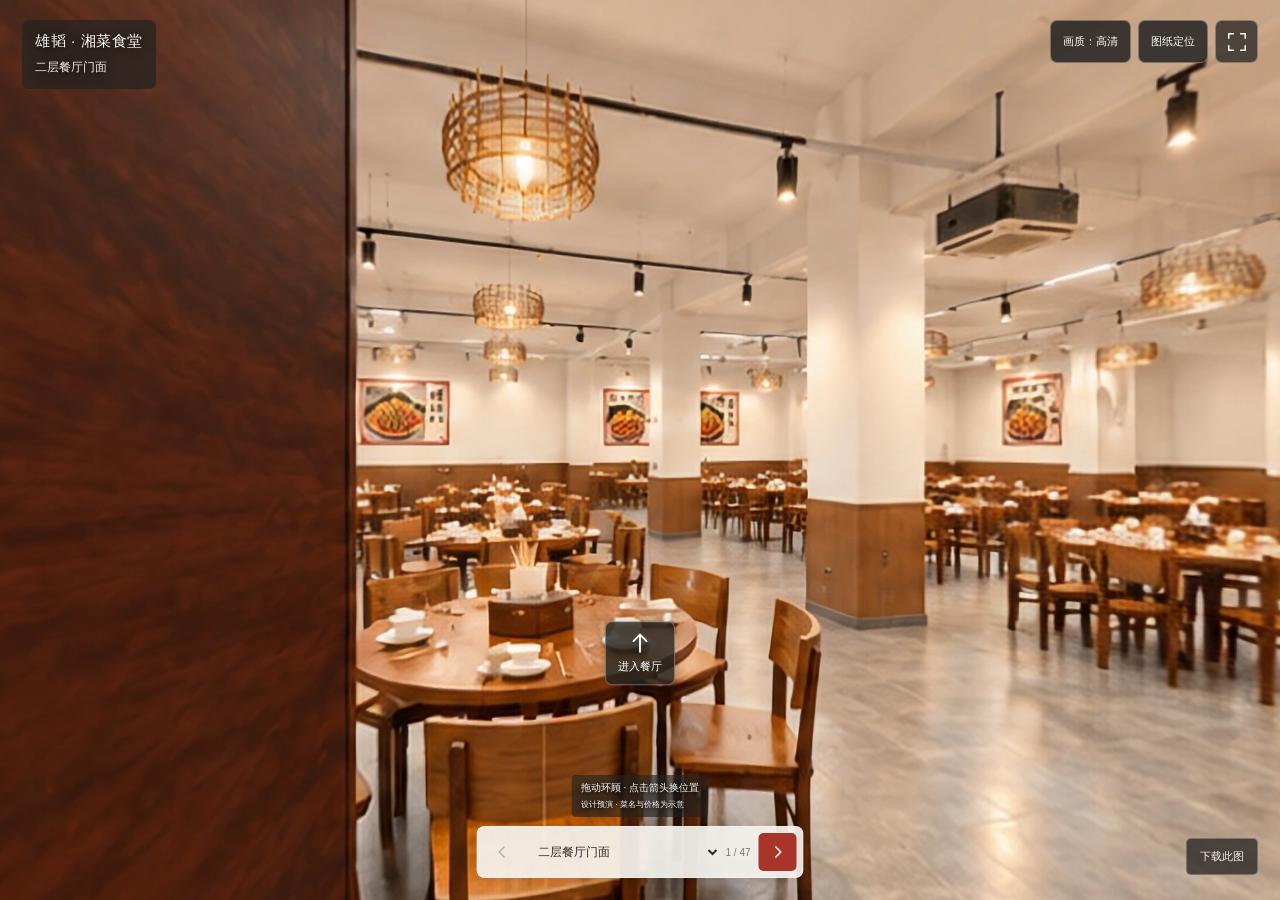
==== index.html @ 895c90f9 "Publish standalone 4K dining panorama and plan locator" ====
<!doctype html>
<html lang="zh-CN">
<head>
  <meta charset="utf-8">
  <meta name="viewport" content="width=device-width,initial-scale=1,viewport-fit=cover">
  <meta name="theme-color" content="#242321">
  <title>雄韬湘菜食堂 · 效果全景</title>
  <link rel="stylesheet" href="styles.css?v=20261028d">
  <link rel="stylesheet" href="plan-ui.css?v=20261028d">
</head>
<body>
  <main id="tour" aria-label="餐厅效果全景">
    <canvas id="panorama" tabindex="0" aria-label="拖动环顾全景，滚轮或双指缩放"></canvas>
    <img id="fallbackImage" alt="当前全景原图" hidden>
    <div id="hotspots" aria-label="前往相邻位置"></div>
  </main>
  <header class="heading">
    <div><h1 id="tourTitle">雄韬 · 湘菜食堂</h1><p id="positionName">正在准备全景</p></div>
    <div class="header-actions">
      <button id="quality" class="text-button" type="button" aria-pressed="true">画质：高清</button>
      <button id="planToggle" class="text-button" type="button" aria-expanded="false" aria-controls="planPanel">图纸定位</button>
      <button id="fullscreen" class="icon-button" type="button" aria-label="全屏查看" title="全屏查看"><svg viewBox="0 0 24 24" aria-hidden="true"><path d="M8 3H3v5m13-5h5v5M3 16v5h5m13-5v5h-5"/></svg></button>
    </div>
  </header>
  <nav id="positionBar" class="position-bar" aria-label="切换全景位置" hidden>
    <button id="previous" type="button" aria-label="上一位置"><svg viewBox="0 0 24 24" aria-hidden="true"><path d="m14 6-6 6 6 6"/></svg></button>
    <label class="position-select"><span class="sr-only">切换位置</span><select id="positions" aria-label="切换位置"></select></label>
    <span id="positionCount"></span>
    <button id="next" class="next-button" type="button" aria-label="下一位置"><svg viewBox="0 0 24 24" aria-hidden="true"><path d="m10 6 6 6-6 6"/></svg></button>
  </nav>
  <aside class="image-tools"><a id="download" href="#" download aria-disabled="true">下载此图</a></aside>
  <p id="help" class="help">拖动环顾 · 点击箭头换位置<br><small>设计预演 · 菜名与价格为示意</small></p>
  <div id="status" class="status" role="status" aria-live="polite"><span id="statusText">正在读取第一张全景…</span><button id="retry" type="button" hidden>重试</button></div>
  <section id="planPanel" class="locator" aria-label="二层图纸与当前位置" hidden>
    <div class="locator-top"><strong>我在图纸哪里 · 二层</strong><div class="locator-actions"><button id="planAll" type="button" aria-pressed="false">全部点位</button><button id="planExpand" type="button" aria-pressed="false">放大图纸</button><button id="planClose" type="button" aria-label="收起图纸">×</button></div></div>
    <p id="planCurrent" class="locator-current" aria-live="polite">正在定位…</p>
    <div class="locator-map"><svg id="planMap" role="group" aria-label="原二层图纸，红点为当前位置，扇形为观看方向"></svg></div>
    <div class="locator-bottom"><span class="locator-hint">红点：当前位置 · 扇形：朝向<br>点灰点换位置，可拖动图纸</span><div class="locator-zoom"><button id="planPlus" type="button" aria-label="放大图纸比例">＋</button><button id="planMinus" type="button" aria-label="缩小图纸比例">−</button><button id="planReset" type="button">全图</button><button id="planLocate" type="button">定位</button></div></div>
  </section>
  <script src="manifest.js?v=20261028d"></script>
  <script src="plan-data.js?v=20261028d"></script>
  <script src="plan-ui.js?v=20261028d"></script>
  <script src="viewer.js?v=20261028d"></script>
</body>
</html>
---- styles.css ----
:root{color-scheme:dark;font-family:"Microsoft YaHei","PingFang SC",sans-serif;color:#fff;background:#242321;font-synthesis:none}*{box-sizing:border-box}[hidden]{display:none!important}body{margin:0;overflow:hidden}button,a,select{-webkit-tap-highlight-color:transparent}button,select{font:inherit}button{cursor:pointer}button:focus-visible,a:focus-visible,select:focus-visible{outline:2px solid #f4cda0;outline-offset:4px}button:disabled{opacity:.32;cursor:default}#tour{position:fixed;inset:0;background:#242321}#panorama{width:100%;height:100%;display:block;touch-action:none;outline:none;cursor:grab}#panorama.dragging{cursor:grabbing}#fallbackImage{position:absolute;inset:0;width:100%;height:100%;object-fit:contain;background:#242321}#hotspots{position:absolute;inset:0;overflow:hidden;pointer-events:none}.hotspot{position:absolute;transform:translate(-50%,-50%);pointer-events:auto;padding:8px 12px;border:1px solid #ffffff50;border-radius:7px;color:#fff;background:#242321cc;box-shadow:0 2px 12px #0003;font-size:11px;line-height:1.6;white-space:nowrap}.hotspot:hover{background:#ac382b}.hotspot svg{display:block;width:26px;height:26px;margin:0 auto 2px;fill:none;stroke:currentColor;stroke-width:1.7;stroke-linecap:round;stroke-linejoin:round}.heading{position:fixed;top:max(20px,env(safe-area-inset-top));left:max(22px,env(safe-area-inset-left));right:max(22px,env(safe-area-inset-right));display:flex;align-items:flex-start;justify-content:space-between;gap:20px;pointer-events:none;text-shadow:0 2px 8px #000b}.heading>div{padding:10px 13px 12px;background:#242321b8;border-radius:7px;max-width:min(430px,calc(100vw - 95px))}.heading h1{font-size:15px;font-weight:500;line-height:1.5;margin:0;letter-spacing:.6px}.heading p{font-size:12px;line-height:1.65;margin:5px 0 0;color:#f2eeea}.icon-button{pointer-events:auto;display:grid;place-items:center;width:43px;height:43px;border:1px solid #ffffff50;border-radius:7px;color:#fff;background:#242321bd}.icon-button:hover{background:#4a4642}.icon-button svg{width:22px;height:22px;fill:none;stroke:currentColor;stroke-width:1.65;stroke-linecap:round;stroke-linejoin:round}.position-bar{position:fixed;bottom:max(22px,env(safe-area-inset-bottom));left:50%;transform:translateX(-50%);display:flex;gap:5px;align-items:center;padding:6px;border:1px solid #ffffff46;background:#f5f3eeed;color:#2b2825;border-radius:8px;box-shadow:0 3px 20px #0002;max-width:calc(100% - 28px)}.position-bar[hidden]{display:none}.position-bar button{flex:none;width:38px;height:38px;display:grid;place-items:center;border:0;border-radius:5px;color:#3b332f;background:transparent}.position-bar button:hover{background:#e6e0d8}.position-bar button.next-button{background:#a73529;color:#fff}.position-bar button.next-button:hover{background:#bb4335}.position-bar svg{width:20px;height:20px;fill:none;stroke:currentColor;stroke-width:1.8;stroke-linecap:round;stroke-linejoin:round}.position-select{max-width:340px;min-width:0}.position-select select{width:100%;max-width:340px;border:0;border-radius:3px;background:transparent;color:#302c27;font-size:12px;padding:9px 22px 9px 8px;cursor:pointer;outline-offset:0}.position-select option{background:#faf9f6;color:#302c27}#positionCount{font-size:10px;white-space:nowrap;color:#82786e;padding-right:3px}.image-tools{position:fixed;right:max(22px,env(safe-area-inset-right));bottom:max(25px,env(safe-area-inset-bottom));font-size:11px}.image-tools a{display:block;padding:10px 13px;border:1px solid #ffffff40;border-radius:5px;background:#242321bd;text-decoration:none;color:#f4efea}.image-tools a:hover{background:#4a4642}.image-tools a[aria-disabled=true]{pointer-events:none;opacity:.45}.help{position:fixed;bottom:83px;left:50%;transform:translateX(-50%);font-size:10px;line-height:1.6;white-space:nowrap;text-shadow:0 2px 5px #000;padding:5px 9px;background:#242321a6;border-radius:4px;pointer-events:none;margin:0}.single .help{bottom:max(26px,env(safe-area-inset-bottom))}.status{position:fixed;left:50%;top:50%;transform:translate(-50%,-50%);max-width:calc(100% - 38px);min-width:210px;padding:17px 20px;border:1px solid #ffffff35;border-radius:7px;background:#242321ed;box-shadow:0 4px 22px #0003;text-align:center;font-size:12px;line-height:1.85}.status[hidden]{display:none}.status button{display:block;margin:11px auto 0;padding:7px 22px;border:1px solid #ffffff55;border-radius:4px;background:#a73529;color:#fff;font-size:12px}.status button[hidden]{display:none}.sr-only{position:absolute;width:1px;height:1px;overflow:hidden;clip:rect(0,0,0,0);white-space:nowrap}@media(max-width:650px){.heading{top:max(13px,env(safe-area-inset-top));left:13px;right:13px;gap:10px}.heading>div{padding:9px 11px}.heading h1{font-size:13px}.heading p{font-size:11px}.icon-button{width:38px;height:38px}.position-bar{bottom:max(16px,env(safe-area-inset-bottom));gap:1px;padding:4px;width:max-content;max-width:calc(100% - 24px)}.position-bar button{width:34px;height:36px}.position-select select{font-size:11px;max-width:220px;padding-left:5px}.position-select{max-width:calc(100vw - 147px)}#positionCount{font-size:9px}.help{bottom:77px;font-size:9px}.image-tools{right:13px;bottom:78px;font-size:10px}.image-tools a{padding:7px 9px}.single .image-tools{bottom:max(17px,env(safe-area-inset-bottom))}.single .help{bottom:max(21px,env(safe-area-inset-bottom));left:13px;transform:none;max-width:calc(100vw - 112px);white-space:normal}.hotspot{font-size:10px;padding:6px 9px}.hotspot svg{width:23px;height:23px}.status{font-size:11px}}
---- plan-ui.css ----
.header-actions{display:flex;align-items:center;gap:7px;pointer-events:auto;flex-wrap:wrap;justify-content:flex-end}.text-button{min-height:43px;padding:9px 12px;font-size:11px;border:1px solid #ffffff50;border-radius:7px;background:#242321d9;color:#fff;white-space:nowrap}.text-button:hover,.text-button[aria-expanded=true]{background:#a73529}.locator{position:fixed;bottom:22px;left:22px;width:min(440px,calc(100vw - 44px));z-index:5;background:#f8f5ed;color:#2c2a25;border:1px solid #b8afa1;border-radius:9px;box-shadow:0 6px 24px #0004;overflow:hidden}.locator-top{display:flex;justify-content:space-between;align-items:center;gap:8px;padding:9px 12px 6px;border-bottom:1px solid #ddd5c8}.locator-top strong{font-size:12px;font-weight:500}.locator-actions{display:flex;gap:5px}.locator button{border:1px solid #d3c9b8;background:#fffdf8;color:#40392d;border-radius:4px;font-size:10px;padding:5px 8px;cursor:pointer}.locator button:hover{background:#eee5d7}.locator #planClose{font-size:16px;line-height:1;padding:3px 8px}.locator-map{height:260px;background:#fff}.locator-map svg{width:100%;height:100%;display:block;touch-action:none;cursor:grab;user-select:none}.locator-map circle[role=button]{cursor:pointer}.locator-map circle[role=button]:hover{fill:#bb332a;stroke:#77251d}.locator-current{font-size:11px;padding:7px 12px 0;margin:0;color:#9d3028}.locator-bottom{display:flex;justify-content:space-between;align-items:center;gap:5px;padding:6px 10px 9px;font-size:9px;color:#756d5f}.locator-zoom{display:flex;gap:4px}.locator-zoom button{font-size:11px;min-width:27px}.locator-hint{max-width:190px;line-height:1.6}.locator.enlarged{inset:84px 22px 90px;width:auto;display:flex;flex-direction:column;z-index:6}.locator.enlarged .locator-map{flex:1;height:0;min-height:100px}.locator.enlarged .locator-current{padding-top:8px}.locator.enlarged .locator-bottom{padding-top:8px}.locator.enlarged .locator-hint{max-width:none}
.heading>.header-actions{padding:0;background:none;text-shadow:none;border-radius:0;max-width:none}.locator button[aria-pressed=true]{background:#e7dace;color:#9d3028}
@media(max-width:650px){.heading{gap:6px}.header-actions{gap:5px;max-width:185px}.heading>div{max-width:calc(100vw - 215px);min-width:116px}.text-button{min-height:35px;padding:7px 8px;font-size:10px}.header-actions .icon-button{width:35px;height:35px}.locator{left:12px;bottom:123px;width:calc(100vw - 24px)}.locator-map{height:220px}.locator.enlarged{inset:97px 12px 112px}.locator-hint{font-size:9px;max-width:160px}.locator-top{padding:8px 10px}.locator-bottom{gap:4px;flex-wrap:wrap}}
@media(max-width:650px){.heading>div{min-width:0;max-width:calc(100vw - 210px)}.heading>.header-actions{max-width:178px}}
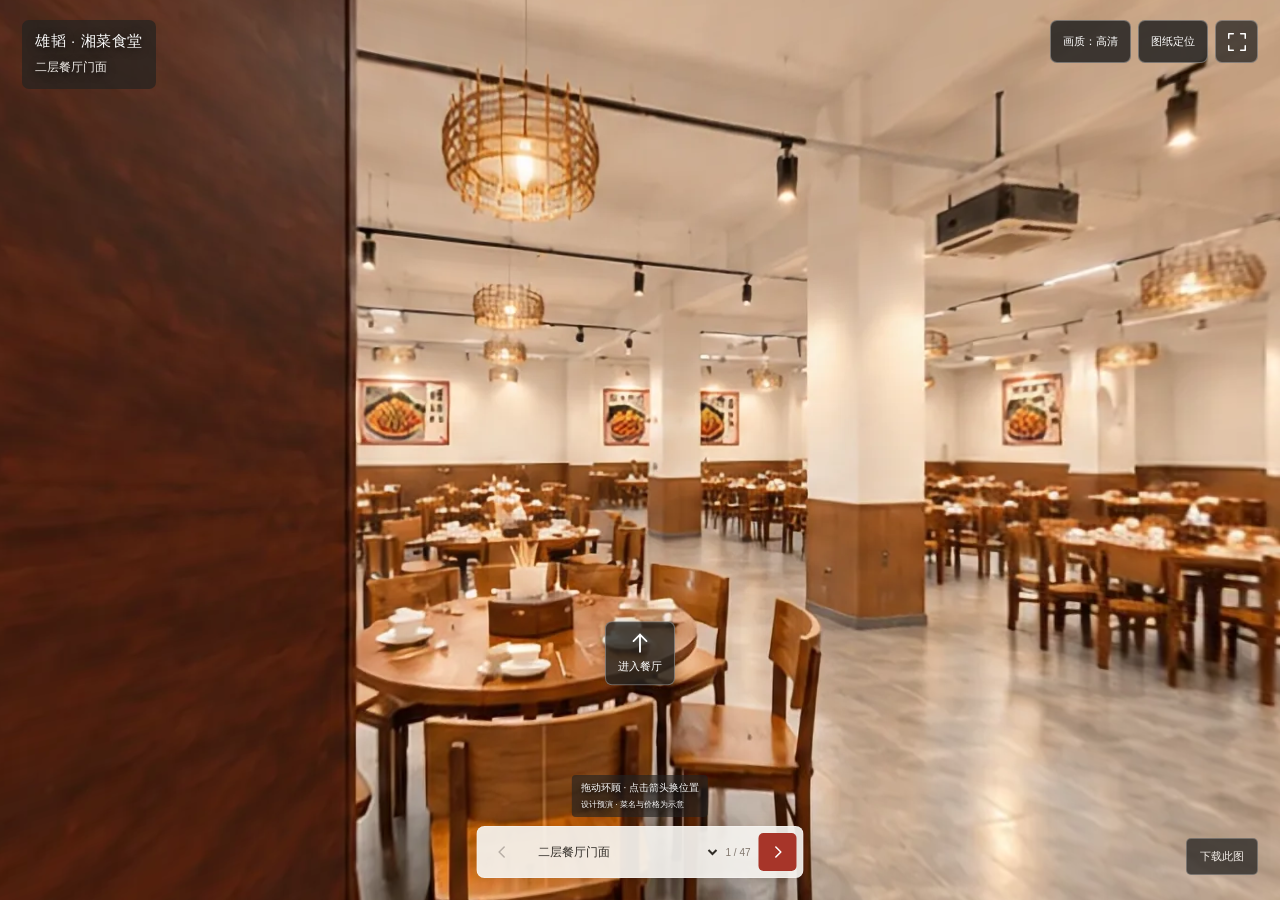
==== commit aaaa263a: "Show lightweight panorama previews before background 4K loading" ====
--- a/index.html
+++ b/index.html
@@ -5,8 +5,11 @@
   <meta name="viewport" content="width=device-width,initial-scale=1,viewport-fit=cover">
   <meta name="theme-color" content="#242321">
   <title>雄韬湘菜食堂 · 效果全景</title>
-  <link rel="stylesheet" href="styles.css?v=20261028d">
-  <link rel="stylesheet" href="plan-ui.css?v=20261028d">
+  <script>
+    (function(){var id=new URLSearchParams(location.search).get('node')||'ENTRY';if(!/^(ENTRY|CP(01|03|06|07|08|09|10|11|12|13|14|15|16)|R(0[1-9]|1[01])[ABD])$/.test(id))id='ENTRY';var p=document.createElement('link');p.rel='preload';p.as='image';p.href='images-preview/'+id+'.webp';p.setAttribute('fetchpriority','high');document.head.appendChild(p)})();
+  </script>
+  <link rel="stylesheet" href="styles.css?v=20261028fast1">
+  <link rel="stylesheet" href="plan-ui.css?v=20261028fast1">
 </head>
 <body>
   <main id="tour" aria-label="餐厅效果全景">
@@ -37,9 +40,9 @@
     <div class="locator-map"><svg id="planMap" role="group" aria-label="原二层图纸，红点为当前位置，扇形为观看方向"></svg></div>
     <div class="locator-bottom"><span class="locator-hint">红点：当前位置 · 扇形：朝向<br>点灰点换位置，可拖动图纸</span><div class="locator-zoom"><button id="planPlus" type="button" aria-label="放大图纸比例">＋</button><button id="planMinus" type="button" aria-label="缩小图纸比例">−</button><button id="planReset" type="button">全图</button><button id="planLocate" type="button">定位</button></div></div>
   </section>
-  <script src="manifest.js?v=20261028d"></script>
-  <script src="plan-data.js?v=20261028d"></script>
-  <script src="plan-ui.js?v=20261028d"></script>
-  <script src="viewer.js?v=20261028d"></script>
+  <script src="manifest.js?v=20261028fast1"></script>
+  <script src="plan-data.js?v=20261028fast1"></script>
+  <script src="plan-ui.js?v=20261028fast1"></script>
+  <script src="viewer.js?v=20261028fast1"></script>
 </body>
 </html>
--- a/styles.css
+++ b/styles.css
@@ -1 +1,2 @@
 :root{color-scheme:dark;font-family:"Microsoft YaHei","PingFang SC",sans-serif;color:#fff;background:#242321;font-synthesis:none}*{box-sizing:border-box}[hidden]{display:none!important}body{margin:0;overflow:hidden}button,a,select{-webkit-tap-highlight-color:transparent}button,select{font:inherit}button{cursor:pointer}button:focus-visible,a:focus-visible,select:focus-visible{outline:2px solid #f4cda0;outline-offset:4px}button:disabled{opacity:.32;cursor:default}#tour{position:fixed;inset:0;background:#242321}#panorama{width:100%;height:100%;display:block;touch-action:none;outline:none;cursor:grab}#panorama.dragging{cursor:grabbing}#fallbackImage{position:absolute;inset:0;width:100%;height:100%;object-fit:contain;background:#242321}#hotspots{position:absolute;inset:0;overflow:hidden;pointer-events:none}.hotspot{position:absolute;transform:translate(-50%,-50%);pointer-events:auto;padding:8px 12px;border:1px solid #ffffff50;border-radius:7px;color:#fff;background:#242321cc;box-shadow:0 2px 12px #0003;font-size:11px;line-height:1.6;white-space:nowrap}.hotspot:hover{background:#ac382b}.hotspot svg{display:block;width:26px;height:26px;margin:0 auto 2px;fill:none;stroke:currentColor;stroke-width:1.7;stroke-linecap:round;stroke-linejoin:round}.heading{position:fixed;top:max(20px,env(safe-area-inset-top));left:max(22px,env(safe-area-inset-left));right:max(22px,env(safe-area-inset-right));display:flex;align-items:flex-start;justify-content:space-between;gap:20px;pointer-events:none;text-shadow:0 2px 8px #000b}.heading>div{padding:10px 13px 12px;background:#242321b8;border-radius:7px;max-width:min(430px,calc(100vw - 95px))}.heading h1{font-size:15px;font-weight:500;line-height:1.5;margin:0;letter-spacing:.6px}.heading p{font-size:12px;line-height:1.65;margin:5px 0 0;color:#f2eeea}.icon-button{pointer-events:auto;display:grid;place-items:center;width:43px;height:43px;border:1px solid #ffffff50;border-radius:7px;color:#fff;background:#242321bd}.icon-button:hover{background:#4a4642}.icon-button svg{width:22px;height:22px;fill:none;stroke:currentColor;stroke-width:1.65;stroke-linecap:round;stroke-linejoin:round}.position-bar{position:fixed;bottom:max(22px,env(safe-area-inset-bottom));left:50%;transform:translateX(-50%);display:flex;gap:5px;align-items:center;padding:6px;border:1px solid #ffffff46;background:#f5f3eeed;color:#2b2825;border-radius:8px;box-shadow:0 3px 20px #0002;max-width:calc(100% - 28px)}.position-bar[hidden]{display:none}.position-bar button{flex:none;width:38px;height:38px;display:grid;place-items:center;border:0;border-radius:5px;color:#3b332f;background:transparent}.position-bar button:hover{background:#e6e0d8}.position-bar button.next-button{background:#a73529;color:#fff}.position-bar button.next-button:hover{background:#bb4335}.position-bar svg{width:20px;height:20px;fill:none;stroke:currentColor;stroke-width:1.8;stroke-linecap:round;stroke-linejoin:round}.position-select{max-width:340px;min-width:0}.position-select select{width:100%;max-width:340px;border:0;border-radius:3px;background:transparent;color:#302c27;font-size:12px;padding:9px 22px 9px 8px;cursor:pointer;outline-offset:0}.position-select option{background:#faf9f6;color:#302c27}#positionCount{font-size:10px;white-space:nowrap;color:#82786e;padding-right:3px}.image-tools{position:fixed;right:max(22px,env(safe-area-inset-right));bottom:max(25px,env(safe-area-inset-bottom));font-size:11px}.image-tools a{display:block;padding:10px 13px;border:1px solid #ffffff40;border-radius:5px;background:#242321bd;text-decoration:none;color:#f4efea}.image-tools a:hover{background:#4a4642}.image-tools a[aria-disabled=true]{pointer-events:none;opacity:.45}.help{position:fixed;bottom:83px;left:50%;transform:translateX(-50%);font-size:10px;line-height:1.6;white-space:nowrap;text-shadow:0 2px 5px #000;padding:5px 9px;background:#242321a6;border-radius:4px;pointer-events:none;margin:0}.single .help{bottom:max(26px,env(safe-area-inset-bottom))}.status{position:fixed;left:50%;top:50%;transform:translate(-50%,-50%);max-width:calc(100% - 38px);min-width:210px;padding:17px 20px;border:1px solid #ffffff35;border-radius:7px;background:#242321ed;box-shadow:0 4px 22px #0003;text-align:center;font-size:12px;line-height:1.85}.status[hidden]{display:none}.status button{display:block;margin:11px auto 0;padding:7px 22px;border:1px solid #ffffff55;border-radius:4px;background:#a73529;color:#fff;font-size:12px}.status button[hidden]{display:none}.sr-only{position:absolute;width:1px;height:1px;overflow:hidden;clip:rect(0,0,0,0);white-space:nowrap}@media(max-width:650px){.heading{top:max(13px,env(safe-area-inset-top));left:13px;right:13px;gap:10px}.heading>div{padding:9px 11px}.heading h1{font-size:13px}.heading p{font-size:11px}.icon-button{width:38px;height:38px}.position-bar{bottom:max(16px,env(safe-area-inset-bottom));gap:1px;padding:4px;width:max-content;max-width:calc(100% - 24px)}.position-bar button{width:34px;height:36px}.position-select select{font-size:11px;max-width:220px;padding-left:5px}.position-select{max-width:calc(100vw - 147px)}#positionCount{font-size:9px}.help{bottom:77px;font-size:9px}.image-tools{right:13px;bottom:78px;font-size:10px}.image-tools a{padding:7px 9px}.single .image-tools{bottom:max(17px,env(safe-area-inset-bottom))}.single .help{bottom:max(21px,env(safe-area-inset-bottom));left:13px;transform:none;max-width:calc(100vw - 112px);white-space:normal}.hotspot{font-size:10px;padding:6px 9px}.hotspot svg{width:23px;height:23px}.status{font-size:11px}}
+:root #status.is-notice{top:auto;bottom:90px;transform:translateX(-50%);min-width:0;max-width:min(420px,calc(100% - 28px));padding:8px 12px;font-size:11px;line-height:1.6;box-shadow:0 2px 12px #0002}#status.is-notice button{display:inline-block;margin:4px 0 0 8px;padding:4px 10px;font-size:10px}#status.is-notice button[hidden]{display:none}
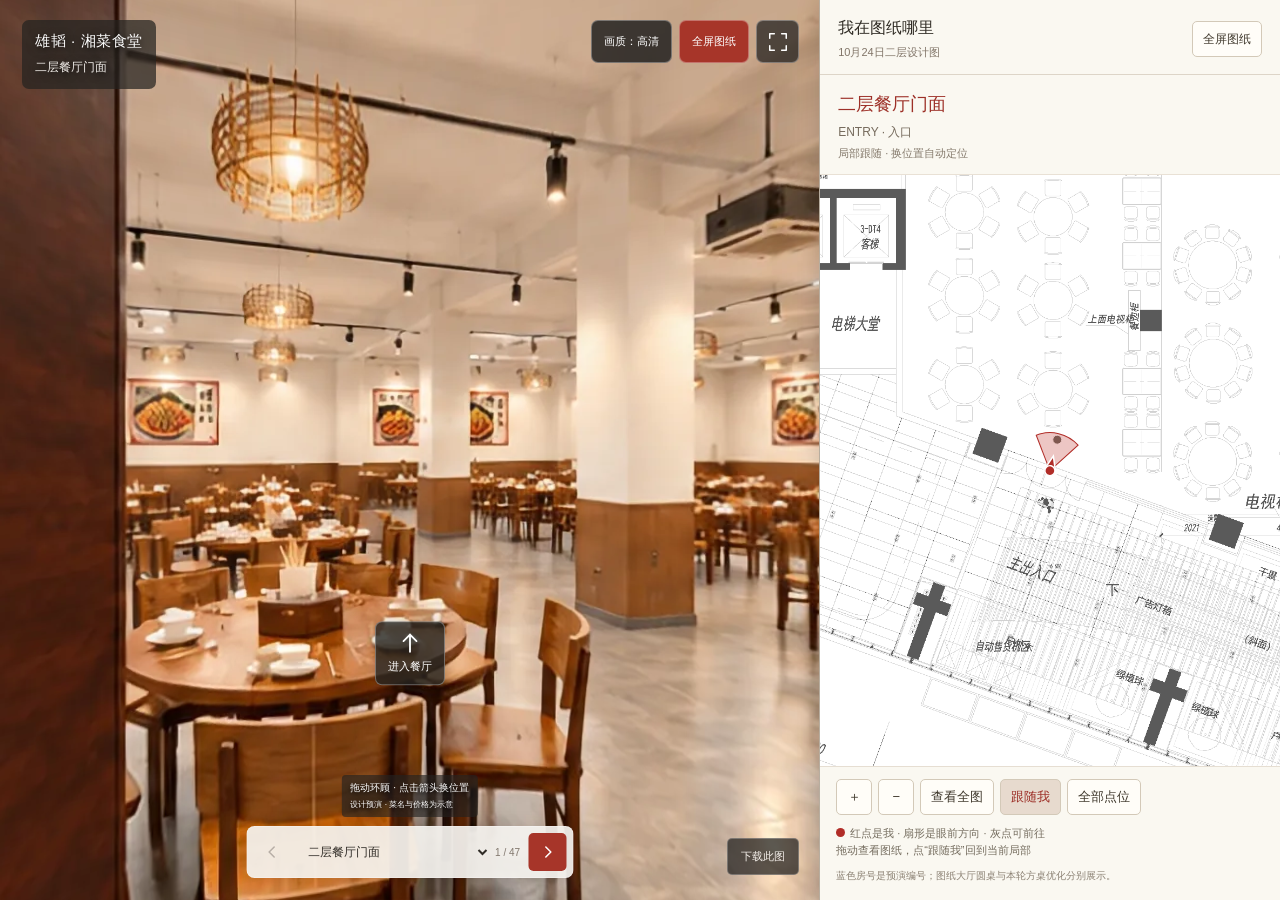
==== commit 78ef4792: "Make floorplan location persistently readable on desktop and mobile" ====
--- a/index.html
+++ b/index.html
@@ -9,7 +9,7 @@
     (function(){var id=new URLSearchParams(location.search).get('node')||'ENTRY';if(!/^(ENTRY|CP(01|03|06|07|08|09|10|11|12|13|14|15|16)|R(0[1-9]|1[01])[ABD])$/.test(id))id='ENTRY';var p=document.createElement('link');p.rel='preload';p.as='image';p.href='images-preview/'+id+'.webp';p.setAttribute('fetchpriority','high');document.head.appendChild(p)})();
   </script>
   <link rel="stylesheet" href="styles.css?v=20261028fast1">
-  <link rel="stylesheet" href="plan-ui.css?v=20261028fast1">
+  <link rel="stylesheet" href="plan-ui.css?v=20261028fixedplan1">
 </head>
 <body>
   <main id="tour" aria-label="餐厅效果全景">
@@ -21,7 +21,7 @@
     <div><h1 id="tourTitle">雄韬 · 湘菜食堂</h1><p id="positionName">正在准备全景</p></div>
     <div class="header-actions">
       <button id="quality" class="text-button" type="button" aria-pressed="true">画质：高清</button>
-      <button id="planToggle" class="text-button" type="button" aria-expanded="false" aria-controls="planPanel">图纸定位</button>
+      <button id="planToggle" class="text-button" type="button" aria-expanded="true" aria-controls="planPanel">全屏图纸</button>
       <button id="fullscreen" class="icon-button" type="button" aria-label="全屏查看" title="全屏查看"><svg viewBox="0 0 24 24" aria-hidden="true"><path d="M8 3H3v5m13-5h5v5M3 16v5h5m13-5v5h-5"/></svg></button>
     </div>
   </header>
@@ -34,15 +34,16 @@
   <aside class="image-tools"><a id="download" href="#" download aria-disabled="true">下载此图</a></aside>
   <p id="help" class="help">拖动环顾 · 点击箭头换位置<br><small>设计预演 · 菜名与价格为示意</small></p>
   <div id="status" class="status" role="status" aria-live="polite"><span id="statusText">正在读取第一张全景…</span><button id="retry" type="button" hidden>重试</button></div>
-  <section id="planPanel" class="locator" aria-label="二层图纸与当前位置" hidden>
-    <div class="locator-top"><strong>我在图纸哪里 · 二层</strong><div class="locator-actions"><button id="planAll" type="button" aria-pressed="false">全部点位</button><button id="planExpand" type="button" aria-pressed="false">放大图纸</button><button id="planClose" type="button" aria-label="收起图纸">×</button></div></div>
-    <p id="planCurrent" class="locator-current" aria-live="polite">正在定位…</p>
+  <section id="planPanel" class="locator" aria-label="二层图纸与当前位置">
+    <div class="locator-mobile-bar"><div><span>我在图纸哪里 · 二层</span><strong id="planMobileName">正在定位…</strong></div><button id="planMobileToggle" type="button" aria-expanded="false" aria-controls="planMap">展开图纸 ▴</button></div>
+    <div class="locator-top"><div><strong>我在图纸哪里</strong><small>10月24日二层设计图</small></div><div class="locator-actions"><button id="planExpand" type="button" aria-pressed="false">全屏图纸</button><button id="planClose" type="button" aria-label="返回全景" hidden>×</button></div></div>
+    <div class="locator-current-box"><p id="planCurrent" class="locator-current" aria-live="polite">正在定位…</p><p id="planPointId" class="locator-point"></p><p id="planMode" class="locator-mode">局部跟随 · 换位置自动定位</p></div>
     <div class="locator-map"><svg id="planMap" role="group" aria-label="原二层图纸，红点为当前位置，扇形为观看方向"></svg></div>
-    <div class="locator-bottom"><span class="locator-hint">红点：当前位置 · 扇形：朝向<br>点灰点换位置，可拖动图纸</span><div class="locator-zoom"><button id="planPlus" type="button" aria-label="放大图纸比例">＋</button><button id="planMinus" type="button" aria-label="缩小图纸比例">−</button><button id="planReset" type="button">全图</button><button id="planLocate" type="button">定位</button></div></div>
+    <div class="locator-bottom"><div class="locator-zoom"><button id="planPlus" type="button" aria-label="放大图纸比例">＋</button><button id="planMinus" type="button" aria-label="缩小图纸比例">−</button><button id="planReset" type="button">查看全图</button><button id="planLocate" type="button" aria-pressed="true">跟随我</button><button id="planAll" type="button" aria-pressed="false">全部点位</button></div><span class="locator-hint"><i aria-hidden="true"></i>红点是我 · 扇形是眼前方向 · 灰点可前往<br>拖动查看图纸，点“跟随我”回到当前局部</span><p class="locator-note">蓝色房号是预演编号；图纸大厅圆桌与本轮方桌优化分别展示。</p></div>
   </section>
   <script src="manifest.js?v=20261028fast1"></script>
   <script src="plan-data.js?v=20261028fast1"></script>
-  <script src="plan-ui.js?v=20261028fast1"></script>
+  <script src="plan-ui.js?v=20261028fixedplan1"></script>
   <script src="viewer.js?v=20261028fast1"></script>
 </body>
 </html>
--- a/plan-ui.css
+++ b/plan-ui.css
@@ -1,4 +1,11 @@
-.header-actions{display:flex;align-items:center;gap:7px;pointer-events:auto;flex-wrap:wrap;justify-content:flex-end}.text-button{min-height:43px;padding:9px 12px;font-size:11px;border:1px solid #ffffff50;border-radius:7px;background:#242321d9;color:#fff;white-space:nowrap}.text-button:hover,.text-button[aria-expanded=true]{background:#a73529}.locator{position:fixed;bottom:22px;left:22px;width:min(440px,calc(100vw - 44px));z-index:5;background:#f8f5ed;color:#2c2a25;border:1px solid #b8afa1;border-radius:9px;box-shadow:0 6px 24px #0004;overflow:hidden}.locator-top{display:flex;justify-content:space-between;align-items:center;gap:8px;padding:9px 12px 6px;border-bottom:1px solid #ddd5c8}.locator-top strong{font-size:12px;font-weight:500}.locator-actions{display:flex;gap:5px}.locator button{border:1px solid #d3c9b8;background:#fffdf8;color:#40392d;border-radius:4px;font-size:10px;padding:5px 8px;cursor:pointer}.locator button:hover{background:#eee5d7}.locator #planClose{font-size:16px;line-height:1;padding:3px 8px}.locator-map{height:260px;background:#fff}.locator-map svg{width:100%;height:100%;display:block;touch-action:none;cursor:grab;user-select:none}.locator-map circle[role=button]{cursor:pointer}.locator-map circle[role=button]:hover{fill:#bb332a;stroke:#77251d}.locator-current{font-size:11px;padding:7px 12px 0;margin:0;color:#9d3028}.locator-bottom{display:flex;justify-content:space-between;align-items:center;gap:5px;padding:6px 10px 9px;font-size:9px;color:#756d5f}.locator-zoom{display:flex;gap:4px}.locator-zoom button{font-size:11px;min-width:27px}.locator-hint{max-width:190px;line-height:1.6}.locator.enlarged{inset:84px 22px 90px;width:auto;display:flex;flex-direction:column;z-index:6}.locator.enlarged .locator-map{flex:1;height:0;min-height:100px}.locator.enlarged .locator-current{padding-top:8px}.locator.enlarged .locator-bottom{padding-top:8px}.locator.enlarged .locator-hint{max-width:none}
-.heading>.header-actions{padding:0;background:none;text-shadow:none;border-radius:0;max-width:none}.locator button[aria-pressed=true]{background:#e7dace;color:#9d3028}
-@media(max-width:650px){.heading{gap:6px}.header-actions{gap:5px;max-width:185px}.heading>div{max-width:calc(100vw - 215px);min-width:116px}.text-button{min-height:35px;padding:7px 8px;font-size:10px}.header-actions .icon-button{width:35px;height:35px}.locator{left:12px;bottom:123px;width:calc(100vw - 24px)}.locator-map{height:220px}.locator.enlarged{inset:97px 12px 112px}.locator-hint{font-size:9px;max-width:160px}.locator-top{padding:8px 10px}.locator-bottom{gap:4px;flex-wrap:wrap}}
-@media(max-width:650px){.heading>div{min-width:0;max-width:calc(100vw - 210px)}.heading>.header-actions{max-width:178px}}
+:root{--plan-width:clamp(420px,36vw,620px);--plan-mobile-height:64px}
+.header-actions{display:flex;align-items:center;gap:7px;pointer-events:auto;flex-wrap:wrap;justify-content:flex-end}.text-button{min-height:43px;padding:9px 12px;font-size:11px;border:1px solid #ffffff50;border-radius:7px;background:#242321d9;color:#fff;white-space:nowrap}.text-button:hover,.text-button[aria-expanded=true]{background:#a73529}.heading>.header-actions{padding:0;background:none;text-shadow:none;border-radius:0;max-width:none}
+.fixed-plan #tour{right:var(--plan-width)}.fixed-plan .heading{right:calc(var(--plan-width) + 20px)}.fixed-plan .position-bar,.fixed-plan .help,.fixed-plan #status{left:calc((100vw - var(--plan-width))/2)}.fixed-plan .image-tools{right:calc(var(--plan-width) + 20px)}.fixed-plan .position-bar{max-width:calc(100vw - var(--plan-width) - 32px)}
+.locator{position:fixed;inset:0 0 0 auto;width:var(--plan-width);z-index:5;display:flex;flex-direction:column;background:#faf8f1;color:#302c25;border-left:1px solid #b7ad9f;box-shadow:-2px 0 20px #0002;overflow:hidden}.locator button{border:1px solid #d3c9b8;background:#fffdf8;color:#40392d;border-radius:5px;font-size:12px;padding:8px 10px;min-height:36px;cursor:pointer}.locator button:hover{background:#eee5d7}.locator button[aria-pressed=true]{background:#e7dace;color:#9d3028}.locator-top{display:flex;justify-content:space-between;align-items:center;gap:10px;padding:18px 18px 13px;border-bottom:1px solid #ddd5c8}.locator-top strong{font-size:16px;font-weight:600}.locator-top small{display:block;font-size:11px;line-height:1.5;color:#817568;margin-top:5px}.locator-actions{display:flex;align-items:center;gap:5px}.locator #planClose{font-size:22px;line-height:1;padding:5px 10px}.locator-current-box{padding:16px 18px 13px;border-bottom:1px solid #e9e1d5}.locator-current{font-size:18px;font-weight:600;line-height:1.5;margin:0;color:#9d3028}.locator-point{font-size:12px;color:#756a5c;margin:5px 0 0;line-height:1.5}.locator-mode{font-size:11px;color:#84796b;margin:5px 0 0}.locator-map{flex:1;min-height:100px;background:#fff;overflow:hidden}.locator-map svg{width:100%;height:100%;display:block;touch-action:none;cursor:grab;user-select:none}.locator-map circle[role=button]{cursor:pointer}.locator-map circle[role=button]:hover{fill:#bb332a;stroke:#77251d}.locator-bottom{padding:12px 16px 16px;border-top:1px solid #e6ded2}.locator-zoom{display:flex;flex-wrap:wrap;gap:6px}.locator-zoom button{font-size:13px;min-width:36px}.locator-hint{display:block;margin-top:10px;font-size:11px;line-height:1.6;color:#756d5f}.locator-hint i{display:inline-block;width:9px;height:9px;border-radius:50%;background:#b12d28;margin-right:5px}.locator-note{font-size:10px;line-height:1.7;margin:7px 0 0;color:#8b8173}.locator.enlarged{inset:0;width:100vw;z-index:8}.locator.enlarged .locator-current-box{padding-top:10px;padding-bottom:10px}.locator.enlarged .locator-bottom{display:flex;align-items:center;justify-content:space-between;gap:15px}.locator.enlarged .locator-hint{margin-top:0}.locator.enlarged .locator-note{display:none}.locator-mobile-bar{display:none}
+@media(min-width:980px) and (max-width:1150px){.fixed-plan .heading{gap:8px;left:15px;right:calc(var(--plan-width) + 15px)}.heading h1{font-size:13px}.heading p{font-size:11px}.header-actions{gap:5px}.text-button{padding:8px;font-size:10px}.heading>div{padding:9px 10px}.position-select select{max-width:200px}}
+@media(max-width:979px){
+  :root{--plan-mobile-height:64px}.fixed-plan.plan-open{--plan-mobile-height:clamp(290px,45dvh,480px)}
+  .fixed-plan #tour{right:0;bottom:var(--plan-mobile-height)}.fixed-plan .heading{right:13px;left:13px;gap:8px;top:max(13px,env(safe-area-inset-top))}.fixed-plan .position-bar{left:50%;max-width:calc(100vw - 24px);bottom:calc(var(--plan-mobile-height) + 10px)}.fixed-plan .help{left:50%;bottom:calc(var(--plan-mobile-height) + 67px)}.fixed-plan #status{left:50%;top:calc((100dvh - var(--plan-mobile-height))/2)}.fixed-plan #status.is-notice{top:auto;bottom:calc(var(--plan-mobile-height) + 69px)}.fixed-plan .image-tools{right:13px;bottom:calc(var(--plan-mobile-height) + 69px)}.fixed-plan .image-tools a{padding:7px 9px;font-size:10px}.fixed-plan .help{display:none}.fixed-plan .heading>div{max-width:calc(100vw - 200px);min-width:0;padding:9px 10px}.fixed-plan .heading>.header-actions{max-width:180px;min-width:0;padding:0}.heading h1{font-size:13px}.heading p{font-size:11px}.header-actions{gap:5px}.text-button{min-height:35px;padding:7px 8px;font-size:10px}.header-actions .icon-button{width:35px;height:35px}
+  .locator{inset:auto 0 0;width:100vw;height:var(--plan-mobile-height);border-left:0;border-top:1px solid #b7ad9f;box-shadow:0 -2px 15px #0002;padding-bottom:env(safe-area-inset-bottom)}.locator.enlarged{inset:auto 0 0;width:100vw;height:var(--plan-mobile-height);z-index:5}.locator-mobile-bar{display:flex;align-items:center;justify-content:space-between;gap:10px;flex:none;min-height:63px;padding:9px 13px}.locator-mobile-bar>div{min-width:0}.locator-mobile-bar span{display:block;font-size:10px;color:#83786b;margin-bottom:3px}.locator-mobile-bar strong{display:block;font-size:13px;color:#9d3028;line-height:1.4;white-space:nowrap;overflow:hidden;text-overflow:ellipsis}.locator-mobile-bar button{flex:none;font-size:12px;border-color:#b33a2d;color:#9d3028;background:#f9ede5;min-height:36px}.locator:not(.enlarged) .locator-top,.locator:not(.enlarged) .locator-current-box,.locator:not(.enlarged) .locator-map,.locator:not(.enlarged) .locator-bottom{display:none}.locator.enlarged .locator-top{display:none}.locator.enlarged .locator-current-box{padding:0 13px 7px}.locator-current{display:none}.locator-point{display:inline;font-size:11px;margin:0}.locator-mode{display:inline;font-size:10px;margin-left:8px}.locator.enlarged .locator-bottom{display:block;padding:7px 12px 8px}.locator-zoom{gap:5px}.locator-zoom button{min-height:32px;padding:5px 8px;font-size:11px;min-width:31px}.locator-hint{font-size:9px;line-height:1.5;margin-top:6px!important}.locator-note{display:none}
+}
+@media(max-width:430px){.fixed-plan .heading>div{max-width:calc(100vw - 190px)}.fixed-plan .heading>.header-actions{max-width:166px}.fixed-plan .heading h1{font-size:12px}.fixed-plan .heading p{font-size:10px}.locator-mode{display:none}}
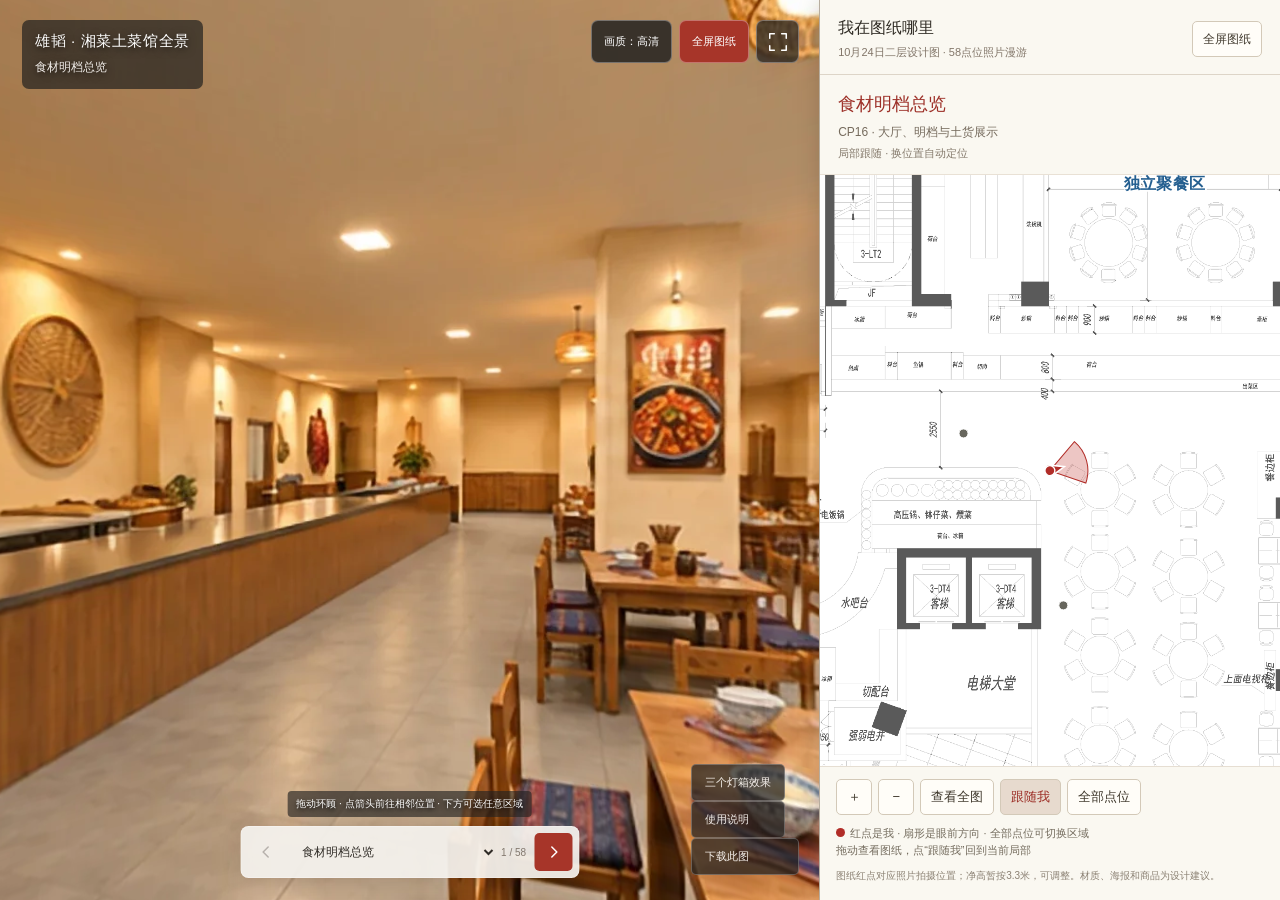
==== commit 58d38f2c: "Complete 58-point rustic Hunan photo walkthrough with CAD locator and lightboxes" ====
--- a/index.html
+++ b/index.html
@@ -1,49 +1,50 @@
-<!doctype html>
-<html lang="zh-CN">
-<head>
-  <meta charset="utf-8">
-  <meta name="viewport" content="width=device-width,initial-scale=1,viewport-fit=cover">
-  <meta name="theme-color" content="#242321">
-  <title>雄韬湘菜食堂 · 效果全景</title>
-  <script>
-    (function(){var id=new URLSearchParams(location.search).get('node')||'ENTRY';if(!/^(ENTRY|CP(01|03|06|07|08|09|10|11|12|13|14|15|16)|R(0[1-9]|1[01])[ABD])$/.test(id))id='ENTRY';var p=document.createElement('link');p.rel='preload';p.as='image';p.href='images-preview/'+id+'.webp';p.setAttribute('fetchpriority','high');document.head.appendChild(p)})();
-  </script>
-  <link rel="stylesheet" href="styles.css?v=20261028fast1">
-  <link rel="stylesheet" href="plan-ui.css?v=20261028fixedplan1">
-</head>
-<body>
-  <main id="tour" aria-label="餐厅效果全景">
-    <canvas id="panorama" tabindex="0" aria-label="拖动环顾全景，滚轮或双指缩放"></canvas>
-    <img id="fallbackImage" alt="当前全景原图" hidden>
-    <div id="hotspots" aria-label="前往相邻位置"></div>
-  </main>
-  <header class="heading">
-    <div><h1 id="tourTitle">雄韬 · 湘菜食堂</h1><p id="positionName">正在准备全景</p></div>
-    <div class="header-actions">
-      <button id="quality" class="text-button" type="button" aria-pressed="true">画质：高清</button>
-      <button id="planToggle" class="text-button" type="button" aria-expanded="true" aria-controls="planPanel">全屏图纸</button>
-      <button id="fullscreen" class="icon-button" type="button" aria-label="全屏查看" title="全屏查看"><svg viewBox="0 0 24 24" aria-hidden="true"><path d="M8 3H3v5m13-5h5v5M3 16v5h5m13-5v5h-5"/></svg></button>
-    </div>
-  </header>
-  <nav id="positionBar" class="position-bar" aria-label="切换全景位置" hidden>
-    <button id="previous" type="button" aria-label="上一位置"><svg viewBox="0 0 24 24" aria-hidden="true"><path d="m14 6-6 6 6 6"/></svg></button>
-    <label class="position-select"><span class="sr-only">切换位置</span><select id="positions" aria-label="切换位置"></select></label>
-    <span id="positionCount"></span>
-    <button id="next" class="next-button" type="button" aria-label="下一位置"><svg viewBox="0 0 24 24" aria-hidden="true"><path d="m10 6 6 6-6 6"/></svg></button>
-  </nav>
-  <aside class="image-tools"><a id="download" href="#" download aria-disabled="true">下载此图</a></aside>
-  <p id="help" class="help">拖动环顾 · 点击箭头换位置<br><small>设计预演 · 菜名与价格为示意</small></p>
-  <div id="status" class="status" role="status" aria-live="polite"><span id="statusText">正在读取第一张全景…</span><button id="retry" type="button" hidden>重试</button></div>
-  <section id="planPanel" class="locator" aria-label="二层图纸与当前位置">
-    <div class="locator-mobile-bar"><div><span>我在图纸哪里 · 二层</span><strong id="planMobileName">正在定位…</strong></div><button id="planMobileToggle" type="button" aria-expanded="false" aria-controls="planMap">展开图纸 ▴</button></div>
-    <div class="locator-top"><div><strong>我在图纸哪里</strong><small>10月24日二层设计图</small></div><div class="locator-actions"><button id="planExpand" type="button" aria-pressed="false">全屏图纸</button><button id="planClose" type="button" aria-label="返回全景" hidden>×</button></div></div>
-    <div class="locator-current-box"><p id="planCurrent" class="locator-current" aria-live="polite">正在定位…</p><p id="planPointId" class="locator-point"></p><p id="planMode" class="locator-mode">局部跟随 · 换位置自动定位</p></div>
-    <div class="locator-map"><svg id="planMap" role="group" aria-label="原二层图纸，红点为当前位置，扇形为观看方向"></svg></div>
-    <div class="locator-bottom"><div class="locator-zoom"><button id="planPlus" type="button" aria-label="放大图纸比例">＋</button><button id="planMinus" type="button" aria-label="缩小图纸比例">−</button><button id="planReset" type="button">查看全图</button><button id="planLocate" type="button" aria-pressed="true">跟随我</button><button id="planAll" type="button" aria-pressed="false">全部点位</button></div><span class="locator-hint"><i aria-hidden="true"></i>红点是我 · 扇形是眼前方向 · 灰点可前往<br>拖动查看图纸，点“跟随我”回到当前局部</span><p class="locator-note">蓝色房号是预演编号；图纸大厅圆桌与本轮方桌优化分别展示。</p></div>
-  </section>
-  <script src="manifest.js?v=20261028fast1"></script>
-  <script src="plan-data.js?v=20261028fast1"></script>
-  <script src="plan-ui.js?v=20261028fixedplan1"></script>
-  <script src="viewer.js?v=20261028fast1"></script>
-</body>
-</html>
+<!doctype html>
+<html lang="zh-CN">
+<head>
+  <meta charset="utf-8">
+  <meta name="viewport" content="width=device-width,initial-scale=1,viewport-fit=cover">
+  <meta name="theme-color" content="#242321">
+  <title>雄韬湘菜土菜馆 · 全景设计预览</title>
+  <script>
+    (function(){var id=new URLSearchParams(location.search).get('node')||'CP16';if(!["CP16","CP01","CP14","CP09","CP15","CP08","CP07","CP13","CP06","CP03","CP12","CP10","TV_CENTRAL_VIEW","TV_SOUTH_VIEW","CP11","TEA_B","R01D","R01A","R01B","R02D","R02A","R02B","R03D","R03A","R03B","R04D","R04A","R04B","R05D","R05A","R05B","R06D","R06A","R06B","R07D","R07A","R07B","R08D","R08A","R08B","R09D","R09A","R09B","R10D","R10A","R10B","R11D","R11A","R11B","COR_EAST_A","COR_EAST_B","EL_EAST","EL_WEST","EL_SERVICE","WC_WASH","WC_ACCESS","WC_MEN","WC_WOMEN"].includes(id))id='CP16';var p=document.createElement('link');p.rel='preload';p.as='image';p.href='images-v5/preview/'+id+'.webp?v=20261101v5';p.setAttribute('fetchpriority','high');document.head.appendChild(p)})();
+  </script>
+  <link rel="stylesheet" href="styles.css?v=20261101v5">
+  <link rel="stylesheet" href="plan-ui.css?v=20261101v5">
+</head>
+<body>
+  <main id="tour" aria-label="58个点位照片全景设计预览">
+    <canvas id="panorama" tabindex="0" aria-label="拖动环顾全景，滚轮或双指缩放"></canvas>
+    <img id="fallbackImage" alt="当前全景原图" hidden>
+    <div id="hotspots" aria-label="全景位置"></div>
+  </main>
+  <header class="heading">
+    <div><h1 id="tourTitle">雄韬 · 湘菜土菜馆全景</h1><p id="positionName">正在准备全景</p></div>
+    <div class="header-actions">
+      <button id="quality" class="text-button" type="button" aria-pressed="true">画质：高清</button>
+      <button id="planToggle" class="text-button" type="button" aria-expanded="true" aria-controls="planPanel">全屏图纸</button>
+      <button id="fullscreen" class="icon-button" type="button" aria-label="全屏查看" title="全屏查看"><svg viewBox="0 0 24 24" aria-hidden="true"><path d="M8 3H3v5m13-5h5v5M3 16v5h5m13-5v5h-5"/></svg></button>
+    </div>
+  </header>
+  <nav id="positionBar" class="position-bar" aria-label="切换全景区域" hidden>
+    <button id="previous" type="button" aria-label="上一区域"><svg viewBox="0 0 24 24" aria-hidden="true"><path d="m14 6-6 6 6 6"/></svg></button>
+    <label class="position-select"><span class="sr-only">切换区域</span><select id="positions" aria-label="切换区域"></select></label>
+    <span id="positionCount"></span>
+    <button id="next" class="next-button" type="button" aria-label="下一区域"><svg viewBox="0 0 24 24" aria-hidden="true"><path d="m10 6 6 6-6 6"/></svg></button>
+  </nav>
+  <aside class="image-tools"><a href="lightboxes.html" style="margin-right:14px">三个灯箱效果</a><a href="guide.html" style="margin-right:14px">使用说明</a><a id="download" href="#" download aria-disabled="true">下载此图</a></aside>
+  <p id="help" class="help">拖动环顾 · 点箭头前往相邻位置 · 下方可选任意区域</p>
+  <div id="status" class="status" role="status" aria-live="polite"><span id="statusText">正在读取第一张全景…</span><button id="retry" type="button" hidden>重试</button></div>
+  <section id="planPanel" class="locator" aria-label="二层图纸与当前位置">
+    <div class="locator-mobile-bar"><div><span>我在图纸哪里 · 二层</span><strong id="planMobileName">正在定位…</strong></div><button id="planMobileToggle" type="button" aria-expanded="false" aria-controls="planMap">展开图纸 ▴</button></div>
+    <div class="locator-top"><div><strong>我在图纸哪里</strong><small>10月24日二层设计图 · 58点位照片漫游</small></div><div class="locator-actions"><button id="planExpand" type="button" aria-pressed="false">全屏图纸</button><button id="planClose" type="button" aria-label="返回全景" hidden>×</button></div></div>
+    <div class="locator-current-box"><p id="planCurrent" class="locator-current" aria-live="polite">正在定位…</p><p id="planPointId" class="locator-point"></p><p id="planMode" class="locator-mode">局部跟随 · 换位置自动定位</p></div>
+    <div class="locator-map"><svg id="planMap" role="group" aria-label="原二层图纸，红点为当前位置，扇形为观看方向"></svg></div>
+    <div class="locator-bottom"><div class="locator-zoom"><button id="planPlus" type="button" aria-label="放大图纸比例">＋</button><button id="planMinus" type="button" aria-label="缩小图纸比例">−</button><button id="planReset" type="button">查看全图</button><button id="planLocate" type="button" aria-pressed="true">跟随我</button><button id="planAll" type="button" aria-pressed="false">全部点位</button></div><span class="locator-hint"><i aria-hidden="true"></i>红点是我 · 扇形是眼前方向 · 全部点位可切换区域<br>拖动查看图纸，点“跟随我”回到当前局部</span><p class="locator-note">图纸红点对应照片拍摄位置；净高暂按3.3米，可调整。材质、海报和商品为设计建议。</p></div>
+  </section>
+  <script src="manifest.js?v=20261101v5"></script>
+  <script src="plan-data.js?v=20261101v5"></script>
+  <script src="plan-ui.js?v=20261101v5"></script>
+  <script src="viewer.js?v=20261101v5"></script>
+  <script>document.getElementById('tourTitle').textContent='雄韬 · 湘菜土菜馆全景';</script>
+</body>
+</html>
